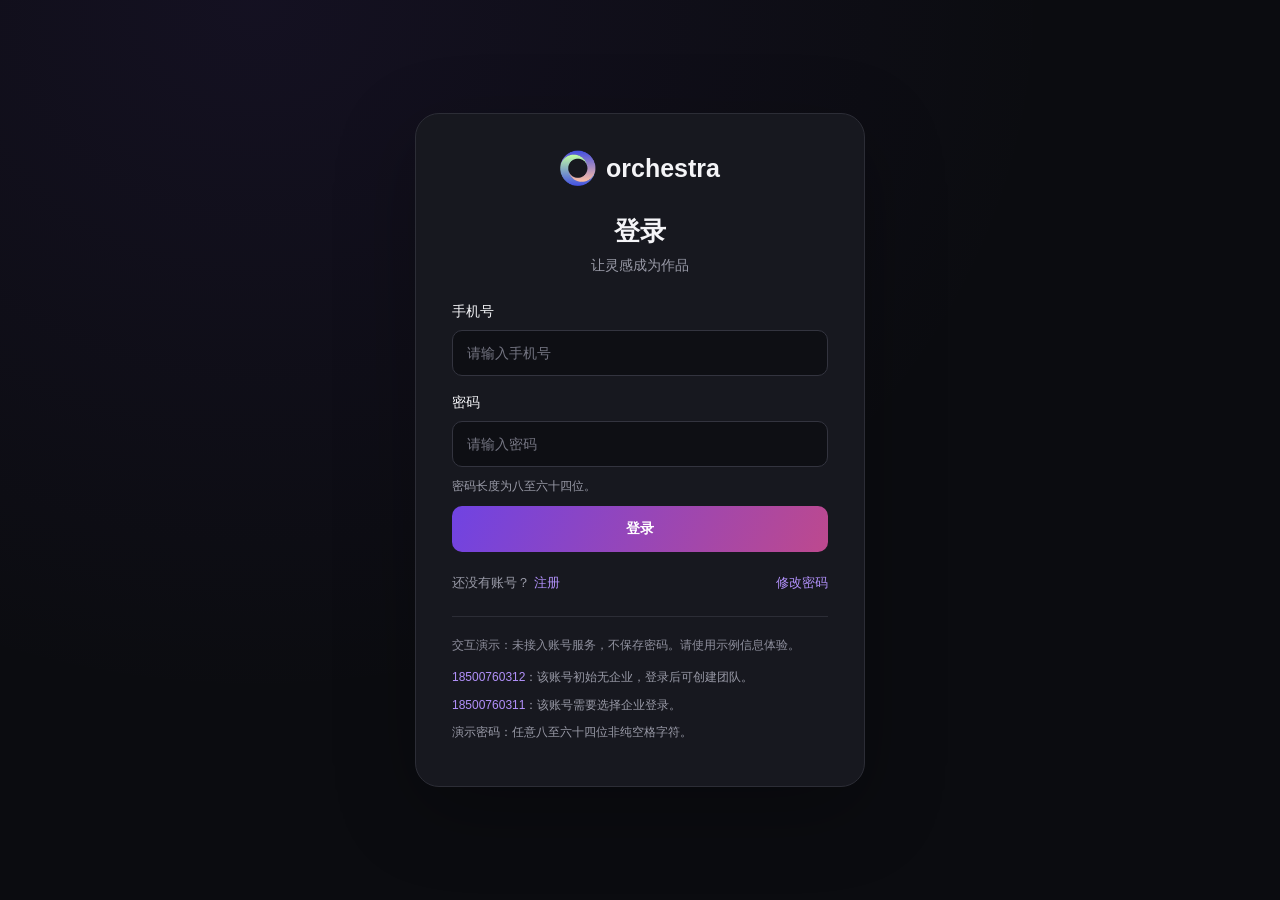
==== login.html @ 7056096c "PRD-1.3" ====
<!doctype html>
<html lang="zh-CN"><head><meta charset="utf-8"><meta name="viewport" content="width=device-width,initial-scale=1"><title>登录 · Orchestra</title><link rel="stylesheet" href="./auth.css?v=20261013-demo-accounts"></head>
<body><main class="auth-card"><a class="brand" href="./login.html"><img src="./assets/orchestra-logo.png" alt="" width="36" height="36"><span>orchestra</span></a><h1>登录</h1><p class="intro">让灵感成为作品</p><form data-mode="login"><label for="account">手机号</label><input id="account" name="account" type="tel" inputmode="numeric" autocomplete="username" placeholder="请输入手机号" required pattern="1[3-9][0-9]{9}" maxlength="11"><label for="password">密码</label><input id="password" name="password" type="password" autocomplete="current-password" placeholder="请输入密码" required minlength="8" maxlength="64"><p class="hint">密码长度为八至六十四位。</p><p class="message" id="message" role="status" aria-live="polite"></p><button class="primary" type="submit">登录</button></form><nav class="auth-links" aria-label="账号操作"><span>还没有账号？ <a href="./register.html">注册</a></span><a href="./reset-password.html">修改密码</a></nav><p class="demo-note">交互演示：未接入账号服务，不保存密码。请使用示例信息体验。</p><div class="demo-accounts"><p><b>18500760312</b>：该账号初始无企业，登录后可创建团队。</p><p><b>18500760311</b>：该账号需要选择企业登录。</p><p>演示密码：任意八至六十四位非纯空格字符。</p></div></main><script src="./auth.js?v=20261014-phone-code"></script></body></html>
---- auth.css ----
:root{color-scheme:dark;font-family:Inter,-apple-system,BlinkMacSystemFont,"Segoe UI","PingFang SC",sans-serif;color:#f4f4f7;background:#0b0c10}*{box-sizing:border-box}body{margin:0;min-height:100vh;display:grid;place-items:center;padding:36px 20px;background:radial-gradient(ellipse at 20% 0%,#7543dc16,transparent 55%),#0b0c10}.auth-card{width:100%;max-width:450px;padding:36px;border:1px solid #2c2d36;border-radius:24px;background:#17181f;box-shadow:0 24px 80px #0004}.brand{display:flex;align-items:center;justify-content:center;gap:10px;color:#f4f4f7;text-decoration:none;font-size:25px;font-weight:700}h1{text-align:center;font-size:26px;margin:28px 0 8px}.intro{text-align:center;color:#999aa7;margin:0 0 28px;font-size:14px}label{display:block;font-size:14px;margin:18px 0 9px}input{width:100%;height:46px;border:1px solid #33343f;border-radius:10px;background:#0e0f14;color:#f4f4f7;padding:0 14px;font:inherit;font-size:14px}input::placeholder{color:#747582}input:focus{outline:2px solid #8559e8;outline-offset:1px}button{font:inherit;cursor:pointer;border-radius:10px;min-height:46px;font-size:14px;font-weight:600}.primary{width:100%;border:0;color:white;background:linear-gradient(115deg,#7043e2,#bd498e)}button:hover{filter:brightness(1.12)}button:disabled{cursor:default;opacity:.6}.secondary{flex-shrink:0;padding:0 14px;background:#8559e818;border:1px solid #8559e866;color:#ac8cf7}.code-row{display:flex;gap:10px}.code-row input{min-width:0}.hint{font-size:12px;color:#999aa7;line-height:1.6;margin:10px 0}.hint:empty,.message:empty{display:none}.message{font-size:13px;line-height:1.7;color:#ef9ba9;margin:16px 0}.message.success{color:#75d7b1}.auth-links{display:flex;justify-content:space-between;gap:16px;font-size:13px;margin-top:22px;color:#999aa7}a{color:#b291fb;text-decoration:none}a:hover{text-decoration:underline}a:focus-visible,button:focus-visible{outline:2px solid #ac8cf7;outline-offset:4px}.demo-note{font-size:12px;line-height:1.8;color:#8f909e;border-top:1px solid #2c2d36;padding-top:18px;margin:24px 0 0}@media(max-width:480px){body{padding:20px 14px}.auth-card{padding:28px 22px;border-radius:18px}}

[hidden]{display:none!important}.organization-selection fieldset{margin:0 0 24px;padding:0;border:0}.organization-selection legend{font-size:13px;color:#999aa7;margin-bottom:12px}.organization-option{display:flex;align-items:center;gap:14px;padding:18px 16px;margin:0 0 12px;border:1px solid #33343f;border-radius:12px;background:#0e0f14;cursor:pointer}.organization-option:hover{border-color:#8561cc}.organization-option:has(input:checked){border-color:#a680f5;background:#8559e818}.organization-option input{width:18px;height:18px;flex:0 0 18px;margin:0;accent-color:#9568ee}.organization-option b,.organization-option small{display:block}.organization-option b{font-size:15px;font-weight:600}.organization-option small{margin-top:7px;color:#999aa7;font-size:12px}.organization-back{display:block;text-align:center;font-size:13px;margin-top:20px}

/* Radio selection uses its circular indicator; keyboard focus highlights the row. */
.organization-option input:focus { outline: none; }
.organization-option:has(input:focus-visible) { outline: 2px solid #ac8cf7; outline-offset: 3px; }

.demo-accounts{color:#999aa7;font-size:12px;line-height:1.8;margin-top:10px}.demo-accounts p{margin:6px 0}.demo-accounts b{color:#b291fb;font-weight:500}
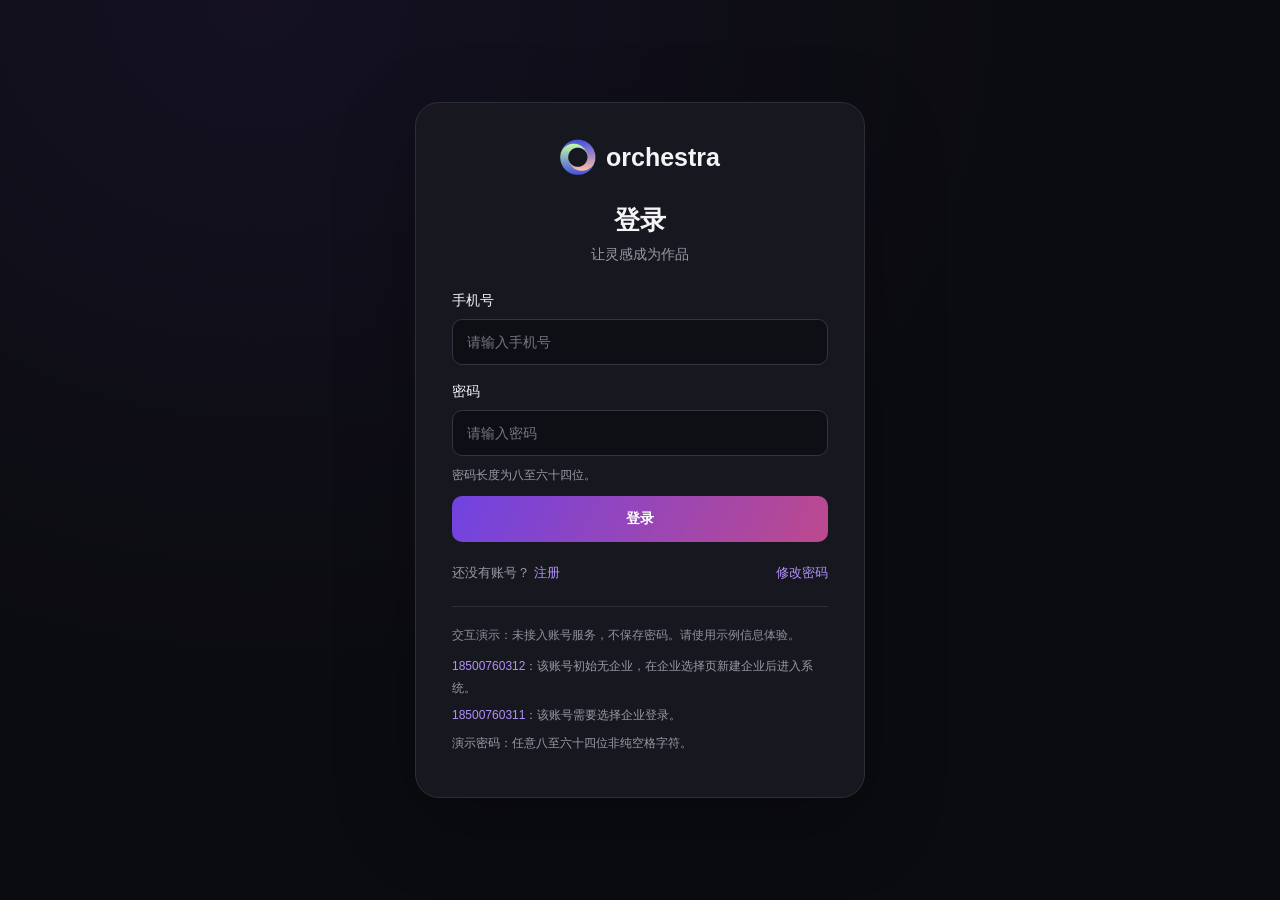
==== commit 96c36bb1: "修改页面逻辑 登录、待办标识 打回" ====
--- a/login.html
+++ b/login.html
@@ -1,3 +1,3 @@
 <!doctype html>
-<html lang="zh-CN"><head><meta charset="utf-8"><meta name="viewport" content="width=device-width,initial-scale=1"><title>登录 · Orchestra</title><link rel="stylesheet" href="./auth.css?v=20261013-demo-accounts"></head>
-<body><main class="auth-card"><a class="brand" href="./login.html"><img src="./assets/orchestra-logo.png" alt="" width="36" height="36"><span>orchestra</span></a><h1>登录</h1><p class="intro">让灵感成为作品</p><form data-mode="login"><label for="account">手机号</label><input id="account" name="account" type="tel" inputmode="numeric" autocomplete="username" placeholder="请输入手机号" required pattern="1[3-9][0-9]{9}" maxlength="11"><label for="password">密码</label><input id="password" name="password" type="password" autocomplete="current-password" placeholder="请输入密码" required minlength="8" maxlength="64"><p class="hint">密码长度为八至六十四位。</p><p class="message" id="message" role="status" aria-live="polite"></p><button class="primary" type="submit">登录</button></form><nav class="auth-links" aria-label="账号操作"><span>还没有账号？ <a href="./register.html">注册</a></span><a href="./reset-password.html">修改密码</a></nav><p class="demo-note">交互演示：未接入账号服务，不保存密码。请使用示例信息体验。</p><div class="demo-accounts"><p><b>18500760312</b>：该账号初始无企业，登录后可创建团队。</p><p><b>18500760311</b>：该账号需要选择企业登录。</p><p>演示密码：任意八至六十四位非纯空格字符。</p></div></main><script src="./auth.js?v=20261014-phone-code"></script></body></html>+<html lang="zh-CN"><head><meta charset="utf-8"><meta name="viewport" content="width=device-width,initial-scale=1"><title>登录 · Orchestra</title><link rel="stylesheet" href="./auth.css?v=20261014-enterprise-onboarding"></head>
+<body><main class="auth-card"><a class="brand" href="./login.html"><img src="./assets/orchestra-logo.png" alt="" width="36" height="36"><span>orchestra</span></a><h1>登录</h1><p class="intro">让灵感成为作品</p><form data-mode="login"><label for="account">手机号</label><input id="account" name="account" type="tel" inputmode="numeric" autocomplete="username" placeholder="请输入手机号" required pattern="1[3-9][0-9]{9}" maxlength="11"><label for="password">密码</label><input id="password" name="password" type="password" autocomplete="current-password" placeholder="请输入密码" required minlength="8" maxlength="64"><p class="hint">密码长度为八至六十四位。</p><p class="message" id="message" role="status" aria-live="polite"></p><button class="primary" type="submit">登录</button></form><nav class="auth-links" aria-label="账号操作"><span>还没有账号？ <a href="./register.html">注册</a></span><a href="./reset-password.html">修改密码</a></nav><p class="demo-note">交互演示：未接入账号服务，不保存密码。请使用示例信息体验。</p><div class="demo-accounts"><p><b>18500760312</b>：该账号初始无企业，在企业选择页新建企业后进入系统。</p><p><b>18500760311</b>：该账号需要选择企业登录。</p><p>演示密码：任意八至六十四位非纯空格字符。</p></div></main><script src="./auth.js?v=20261014-enterprise-onboarding"></script></body></html>
--- a/auth.css
+++ b/auth.css
@@ -7,3 +7,15 @@
 .organization-option:has(input:focus-visible) { outline: 2px solid #ac8cf7; outline-offset: 3px; }
 
 .demo-accounts{color:#999aa7;font-size:12px;line-height:1.8;margin-top:10px}.demo-accounts p{margin:6px 0}.demo-accounts b{color:#b291fb;font-weight:500}
+
+.organization-create{width:100%;margin-top:12px}.organization-selection .primary[hidden]+.organization-create{margin-top:0}
+.organization-empty{padding:28px 18px;text-align:center;border:1px dashed #3c344e;border-radius:14px;background:#0e0f14}
+.organization-empty-icon{display:grid;place-items:center;width:48px;height:48px;margin:0 auto 16px;border-radius:14px;background:#8559e81f;color:#b291fb;font-size:30px}
+.organization-empty b{display:block;font-size:16px}.organization-empty p{margin:10px 0 0;color:#999aa7;font-size:13px;line-height:1.8}
+.organization-create-dialog{width:min(440px,calc(100vw - 32px));max-height:calc(100dvh - 40px);padding:28px;border:1px solid #33343f;border-radius:20px;background:#17181f;color:#f4f4f7;box-shadow:0 24px 80px #0008}
+.organization-create-dialog::backdrop{background:#0009;backdrop-filter:blur(4px)}
+.organization-create-dialog header{display:flex;align-items:center;justify-content:space-between;gap:16px}.organization-create-dialog h2{margin:0;font-size:21px}
+.organization-dialog-close{width:32px;min-height:32px;padding:0;border:1px solid #33343f;border-radius:9px;background:#22232c;color:#999aa7;font-size:23px}
+.organization-create-intro{margin:14px 0 22px;color:#999aa7;font-size:13px;line-height:1.7}.required-mark{color:#ef9ba9}
+.organization-create-dialog input[aria-invalid="true"]{border-color:#ef9ba9}
+.organization-create-dialog footer{display:flex;justify-content:flex-end;gap:12px;margin-top:24px}.organization-create-dialog footer .primary{width:auto;padding:0 20px}
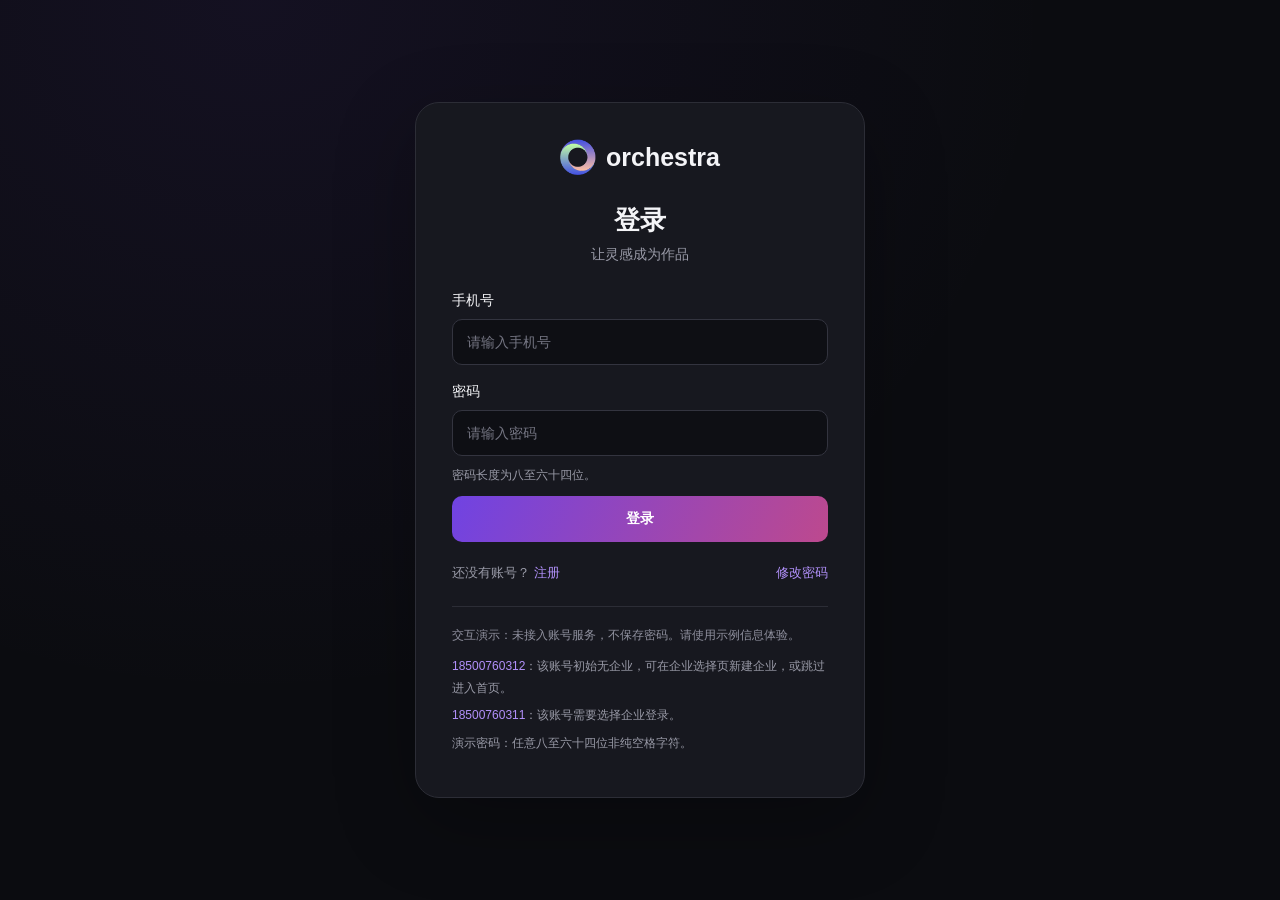
==== commit ac560832: "修改页面示例" ====
--- a/login.html
+++ b/login.html
@@ -1,3 +1,3 @@
 <!doctype html>
-<html lang="zh-CN"><head><meta charset="utf-8"><meta name="viewport" content="width=device-width,initial-scale=1"><title>登录 · Orchestra</title><link rel="stylesheet" href="./auth.css?v=20261014-enterprise-onboarding"></head>
-<body><main class="auth-card"><a class="brand" href="./login.html"><img src="./assets/orchestra-logo.png" alt="" width="36" height="36"><span>orchestra</span></a><h1>登录</h1><p class="intro">让灵感成为作品</p><form data-mode="login"><label for="account">手机号</label><input id="account" name="account" type="tel" inputmode="numeric" autocomplete="username" placeholder="请输入手机号" required pattern="1[3-9][0-9]{9}" maxlength="11"><label for="password">密码</label><input id="password" name="password" type="password" autocomplete="current-password" placeholder="请输入密码" required minlength="8" maxlength="64"><p class="hint">密码长度为八至六十四位。</p><p class="message" id="message" role="status" aria-live="polite"></p><button class="primary" type="submit">登录</button></form><nav class="auth-links" aria-label="账号操作"><span>还没有账号？ <a href="./register.html">注册</a></span><a href="./reset-password.html">修改密码</a></nav><p class="demo-note">交互演示：未接入账号服务，不保存密码。请使用示例信息体验。</p><div class="demo-accounts"><p><b>18500760312</b>：该账号初始无企业，在企业选择页新建企业后进入系统。</p><p><b>18500760311</b>：该账号需要选择企业登录。</p><p>演示密码：任意八至六十四位非纯空格字符。</p></div></main><script src="./auth.js?v=20261014-enterprise-onboarding"></script></body></html>+<html lang="zh-CN"><head><meta charset="utf-8"><meta name="viewport" content="width=device-width,initial-scale=1"><title>登录 · Orchestra</title><link rel="stylesheet" href="./auth.css?v=20261021-skip-organization"></head>
+<body><main class="auth-card"><a class="brand" href="./login.html"><img src="./assets/orchestra-logo.png" alt="" width="36" height="36"><span>orchestra</span></a><h1>登录</h1><p class="intro">让灵感成为作品</p><form data-mode="login"><label for="account">手机号</label><input id="account" name="account" type="tel" inputmode="numeric" autocomplete="username" placeholder="请输入手机号" required pattern="1[3-9][0-9]{9}" maxlength="11"><label for="password">密码</label><input id="password" name="password" type="password" autocomplete="current-password" placeholder="请输入密码" required minlength="8" maxlength="64"><p class="hint">密码长度为八至六十四位。</p><p class="message" id="message" role="status" aria-live="polite"></p><button class="primary" type="submit">登录</button></form><nav class="auth-links" aria-label="账号操作"><span>还没有账号？ <a href="./register.html">注册</a></span><a href="./reset-password.html">修改密码</a></nav><p class="demo-note">交互演示：未接入账号服务，不保存密码。请使用示例信息体验。</p><div class="demo-accounts"><p><b>18500760312</b>：该账号初始无企业，可在企业选择页新建企业，或跳过进入首页。</p><p><b>18500760311</b>：该账号需要选择企业登录。</p><p>演示密码：任意八至六十四位非纯空格字符。</p></div></main><script src="./auth.js?v=20261021-skip-organization"></script></body></html>
--- a/auth.css
+++ b/auth.css
@@ -9,6 +9,7 @@
 .demo-accounts{color:#999aa7;font-size:12px;line-height:1.8;margin-top:10px}.demo-accounts p{margin:6px 0}.demo-accounts b{color:#b291fb;font-weight:500}
 
 .organization-create{width:100%;margin-top:12px}.organization-selection .primary[hidden]+.organization-create{margin-top:0}
+.organization-skip{width:100%;margin-top:12px}
 .organization-empty{padding:28px 18px;text-align:center;border:1px dashed #3c344e;border-radius:14px;background:#0e0f14}
 .organization-empty-icon{display:grid;place-items:center;width:48px;height:48px;margin:0 auto 16px;border-radius:14px;background:#8559e81f;color:#b291fb;font-size:30px}
 .organization-empty b{display:block;font-size:16px}.organization-empty p{margin:10px 0 0;color:#999aa7;font-size:13px;line-height:1.8}
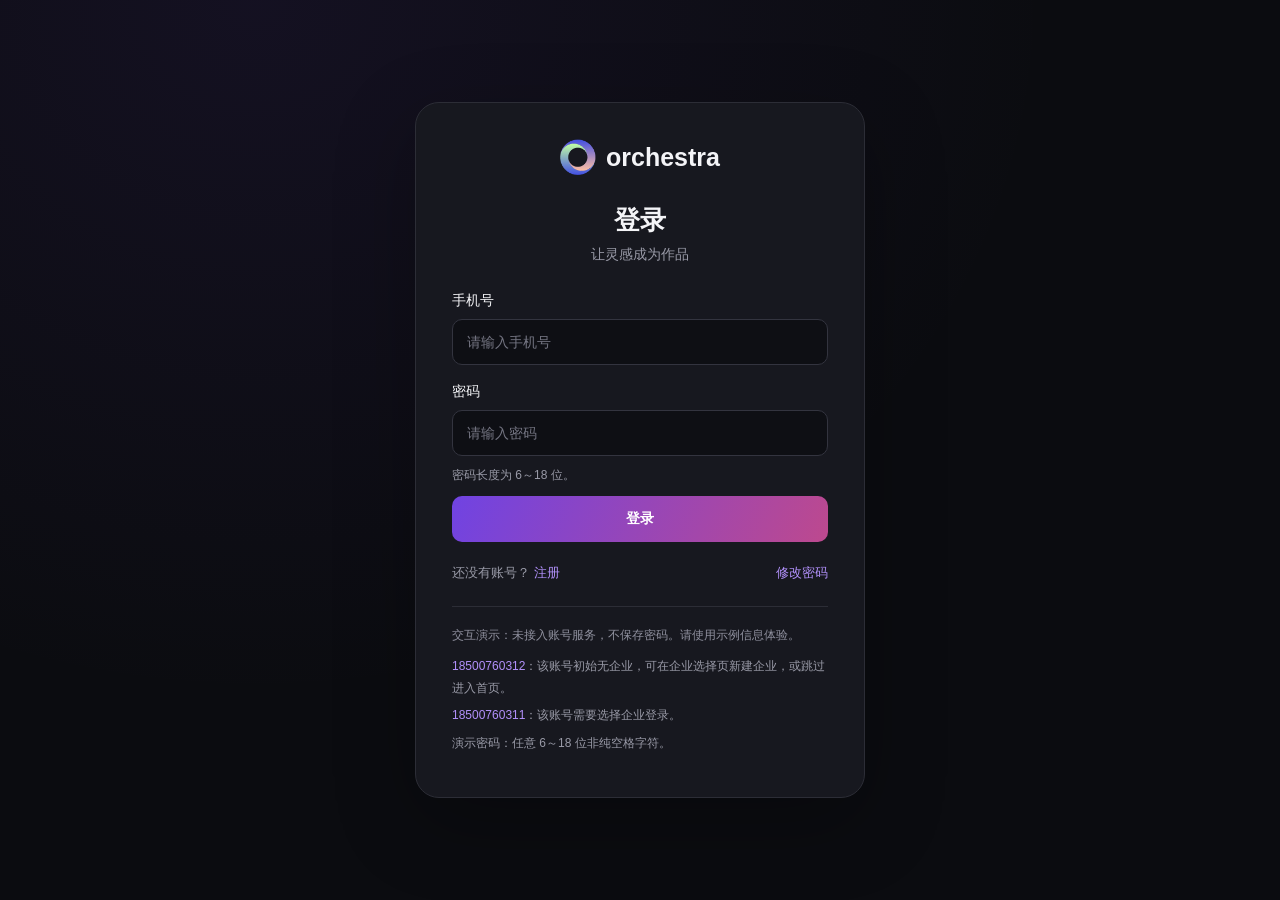
==== commit 34ebbf39: "原型新增 更改验证码" ====
--- a/login.html
+++ b/login.html
@@ -1,3 +1,3 @@
 <!doctype html>
 <html lang="zh-CN"><head><meta charset="utf-8"><meta name="viewport" content="width=device-width,initial-scale=1"><title>登录 · Orchestra</title><link rel="stylesheet" href="./auth.css?v=20261021-skip-organization"></head>
-<body><main class="auth-card"><a class="brand" href="./login.html"><img src="./assets/orchestra-logo.png" alt="" width="36" height="36"><span>orchestra</span></a><h1>登录</h1><p class="intro">让灵感成为作品</p><form data-mode="login"><label for="account">手机号</label><input id="account" name="account" type="tel" inputmode="numeric" autocomplete="username" placeholder="请输入手机号" required pattern="1[3-9][0-9]{9}" maxlength="11"><label for="password">密码</label><input id="password" name="password" type="password" autocomplete="current-password" placeholder="请输入密码" required minlength="8" maxlength="64"><p class="hint">密码长度为八至六十四位。</p><p class="message" id="message" role="status" aria-live="polite"></p><button class="primary" type="submit">登录</button></form><nav class="auth-links" aria-label="账号操作"><span>还没有账号？ <a href="./register.html">注册</a></span><a href="./reset-password.html">修改密码</a></nav><p class="demo-note">交互演示：未接入账号服务，不保存密码。请使用示例信息体验。</p><div class="demo-accounts"><p><b>18500760312</b>：该账号初始无企业，可在企业选择页新建企业，或跳过进入首页。</p><p><b>18500760311</b>：该账号需要选择企业登录。</p><p>演示密码：任意八至六十四位非纯空格字符。</p></div></main><script src="./auth.js?v=20261021-skip-organization"></script></body></html>+<body><main class="auth-card"><a class="brand" href="./login.html"><img src="./assets/orchestra-logo.png" alt="" width="36" height="36"><span>orchestra</span></a><h1>登录</h1><p class="intro">让灵感成为作品</p><form data-mode="login"><label for="account">手机号</label><input id="account" name="account" type="tel" inputmode="numeric" autocomplete="username" placeholder="请输入手机号" required pattern="1[3-9][0-9]{9}" maxlength="11"><label for="password">密码</label><input id="password" name="password" type="password" autocomplete="current-password" placeholder="请输入密码" required minlength="6" maxlength="18"><p class="hint">密码长度为 6～18 位。</p><p class="message" id="message" role="status" aria-live="polite"></p><button class="primary" type="submit">登录</button></form><nav class="auth-links" aria-label="账号操作"><span>还没有账号？ <a href="./register.html">注册</a></span><a href="./reset-password.html">修改密码</a></nav><p class="demo-note">交互演示：未接入账号服务，不保存密码。请使用示例信息体验。</p><div class="demo-accounts"><p><b>18500760312</b>：该账号初始无企业，可在企业选择页新建企业，或跳过进入首页。</p><p><b>18500760311</b>：该账号需要选择企业登录。</p><p>演示密码：任意 6～18 位非纯空格字符。</p></div></main><script src="./account-phone.js?v=20261026-unbound-phone"></script><script src="./auth.js?v=20261026-password-length"></script></body></html>
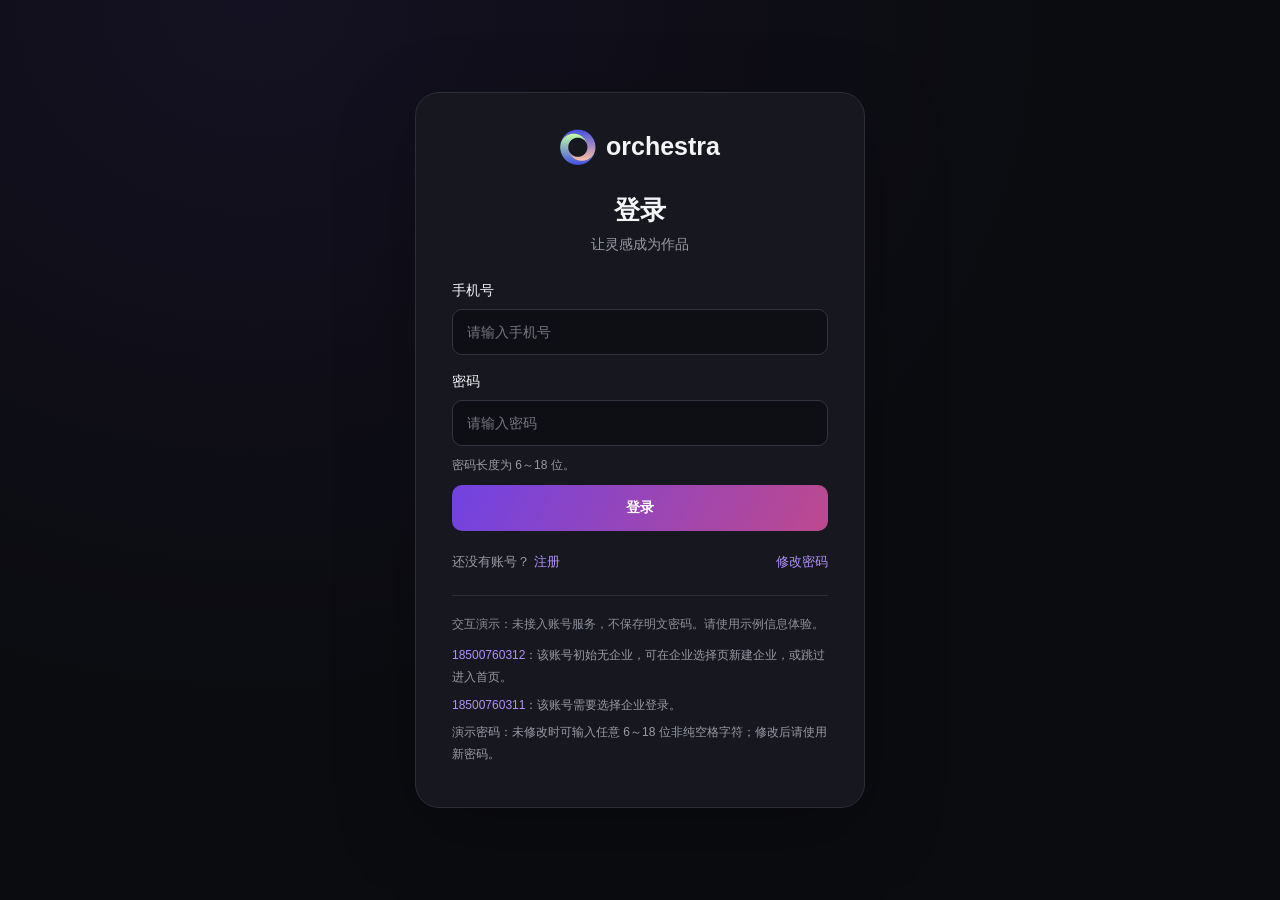
==== commit 1487b07d: "增加成品库" ====
--- a/login.html
+++ b/login.html
@@ -1,3 +1,3 @@
 <!doctype html>
 <html lang="zh-CN"><head><meta charset="utf-8"><meta name="viewport" content="width=device-width,initial-scale=1"><title>登录 · Orchestra</title><link rel="stylesheet" href="./auth.css?v=20261021-skip-organization"></head>
-<body><main class="auth-card"><a class="brand" href="./login.html"><img src="./assets/orchestra-logo.png" alt="" width="36" height="36"><span>orchestra</span></a><h1>登录</h1><p class="intro">让灵感成为作品</p><form data-mode="login"><label for="account">手机号</label><input id="account" name="account" type="tel" inputmode="numeric" autocomplete="username" placeholder="请输入手机号" required pattern="1[3-9][0-9]{9}" maxlength="11"><label for="password">密码</label><input id="password" name="password" type="password" autocomplete="current-password" placeholder="请输入密码" required minlength="6" maxlength="18"><p class="hint">密码长度为 6～18 位。</p><p class="message" id="message" role="status" aria-live="polite"></p><button class="primary" type="submit">登录</button></form><nav class="auth-links" aria-label="账号操作"><span>还没有账号？ <a href="./register.html">注册</a></span><a href="./reset-password.html">修改密码</a></nav><p class="demo-note">交互演示：未接入账号服务，不保存密码。请使用示例信息体验。</p><div class="demo-accounts"><p><b>18500760312</b>：该账号初始无企业，可在企业选择页新建企业，或跳过进入首页。</p><p><b>18500760311</b>：该账号需要选择企业登录。</p><p>演示密码：任意 6～18 位非纯空格字符。</p></div></main><script src="./account-phone.js?v=20261026-unbound-phone"></script><script src="./auth.js?v=20261026-password-length"></script></body></html>+<body><main class="auth-card"><a class="brand" href="./login.html"><img src="./assets/orchestra-logo.png" alt="" width="36" height="36"><span>orchestra</span></a><h1>登录</h1><p class="intro">让灵感成为作品</p><form data-mode="login"><label for="account">手机号</label><input id="account" name="account" type="tel" inputmode="numeric" autocomplete="username" placeholder="请输入手机号" required pattern="1[3-9][0-9]{9}" maxlength="11"><label for="password">密码</label><input id="password" name="password" type="password" autocomplete="current-password" placeholder="请输入密码" required minlength="6" maxlength="18"><p class="hint">密码长度为 6～18 位。</p><p class="message" id="message" role="status" aria-live="polite"></p><button class="primary" type="submit">登录</button></form><nav class="auth-links" aria-label="账号操作"><span>还没有账号？ <a href="./register.html">注册</a></span><a href="./reset-password.html">修改密码</a></nav><p class="demo-note">交互演示：未接入账号服务，不保存明文密码。请使用示例信息体验。</p><div class="demo-accounts"><p><b>18500760312</b>：该账号初始无企业，可在企业选择页新建企业，或跳过进入首页。</p><p><b>18500760311</b>：该账号需要选择企业登录。</p><p>演示密码：未修改时可输入任意 6～18 位非纯空格字符；修改后请使用新密码。</p></div></main><script src="./account-phone.js?v=20261026-account-security"></script><script src="./auth.js?v=20261026-account-security"></script></body></html>
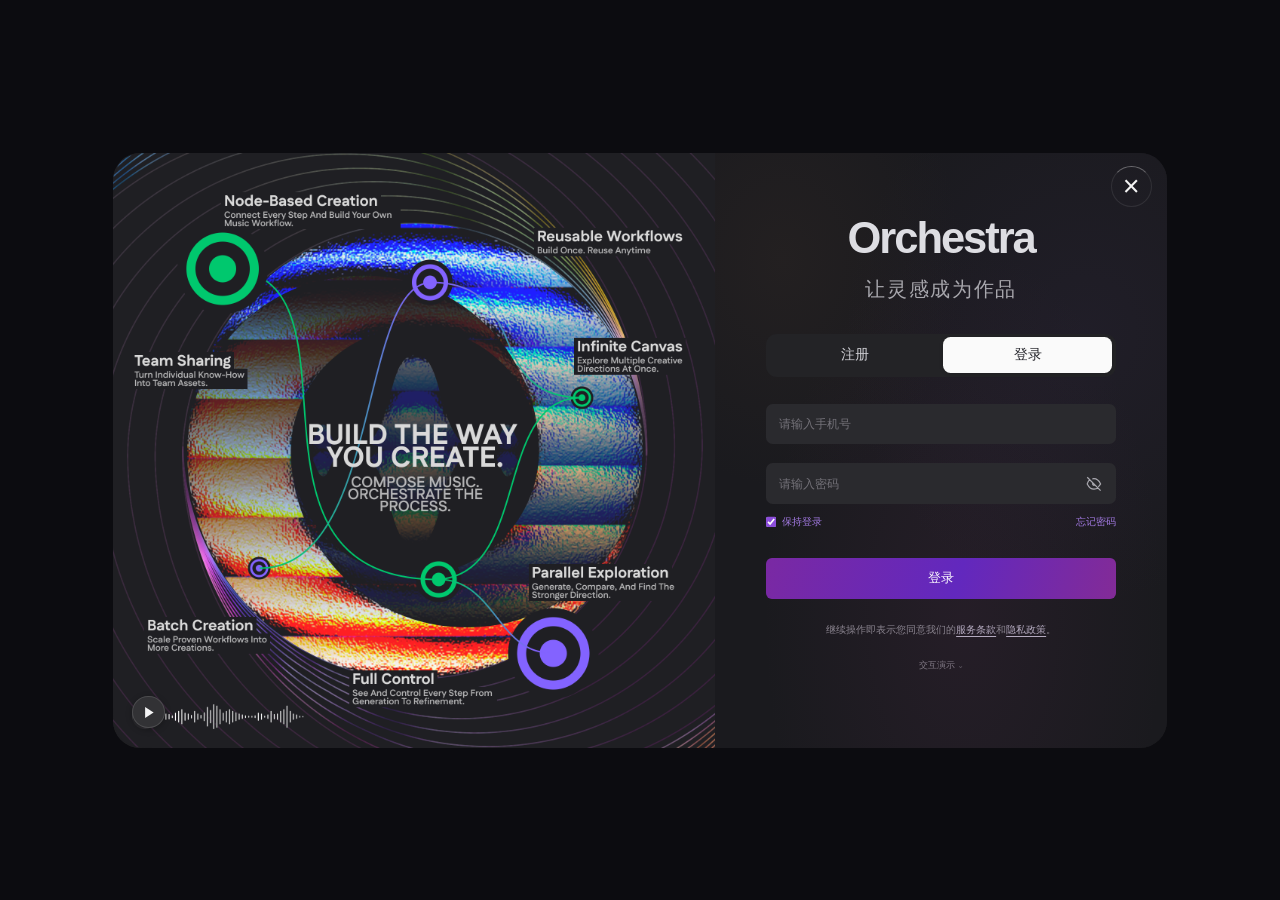
==== commit 31a47eb5: "1.4 需求原型" ====
--- a/login.html
+++ b/login.html
@@ -1,3 +1,9 @@
 <!doctype html>
-<html lang="zh-CN"><head><meta charset="utf-8"><meta name="viewport" content="width=device-width,initial-scale=1"><title>登录 · Orchestra</title><link rel="stylesheet" href="./auth.css?v=20261021-skip-organization"></head>
-<body><main class="auth-card"><a class="brand" href="./login.html"><img src="./assets/orchestra-logo.png" alt="" width="36" height="36"><span>orchestra</span></a><h1>登录</h1><p class="intro">让灵感成为作品</p><form data-mode="login"><label for="account">手机号</label><input id="account" name="account" type="tel" inputmode="numeric" autocomplete="username" placeholder="请输入手机号" required pattern="1[3-9][0-9]{9}" maxlength="11"><label for="password">密码</label><input id="password" name="password" type="password" autocomplete="current-password" placeholder="请输入密码" required minlength="6" maxlength="18"><p class="hint">密码长度为 6～18 位。</p><p class="message" id="message" role="status" aria-live="polite"></p><button class="primary" type="submit">登录</button></form><nav class="auth-links" aria-label="账号操作"><span>还没有账号？ <a href="./register.html">注册</a></span><a href="./reset-password.html">修改密码</a></nav><p class="demo-note">交互演示：未接入账号服务，不保存明文密码。请使用示例信息体验。</p><div class="demo-accounts"><p><b>18500760312</b>：该账号初始无企业，可在企业选择页新建企业，或跳过进入首页。</p><p><b>18500760311</b>：该账号需要选择企业登录。</p><p>演示密码：未修改时可输入任意 6～18 位非纯空格字符；修改后请使用新密码。</p></div></main><script src="./account-phone.js?v=20261026-account-security"></script><script src="./auth.js?v=20261026-account-security"></script></body></html>+<html lang="zh-CN"><head><meta charset="utf-8"><meta name="viewport" content="width=device-width,initial-scale=1"><meta name="theme-color" content="#1b1b1f"><title>登录 · Orchestra</title><link rel="stylesheet" href="./auth.css?v=20261029-window-85"><link rel="stylesheet" href="./account-dialogs.css?v=20261029-window-85"></head>
+<body class="auth-page auth-page-login"><main class="auth-shell">
+<aside class="auth-artwork" aria-label="Orchestra 音乐工作流品牌视觉">
+<svg class="auth-art-image" viewBox="0 0 1600 1578" preserveAspectRatio="xMidYMid slice" aria-hidden="true"><image href="./assets/auth-brand-reference.png" width="2800" height="1578"/></svg>
+<button type="button" class="auth-art-audio" data-auth-audio aria-label="播放品牌演示音乐" aria-pressed="false"><svg viewBox="0 0 20 20" aria-hidden="true"><path fill="currentColor" d="M6 3.5 16 10 6 16.5Z"/></svg></button><audio id="authBrandAudio" preload="none" loop src="./assets/reference-song-demo.wav"></audio><span class="sr-only" data-auth-audio-message role="status"></span>
+</aside>
+<section class="auth-panel" aria-label="登录"><a class="auth-close" href="./index.html" aria-label="关闭账号页面">×</a><div class="auth-card"><header class="auth-branding"><a class="auth-wordmark" href="./login.html" aria-label="Orchestra">Orchestra</a><p class="intro">让灵感成为作品</p></header><h1 class="sr-only">登录</h1><nav class="auth-tabs" aria-label="账号入口"><a href="./register.html">注册</a><a href="./login.html" class="active" aria-current="page">登录</a></nav><form data-mode="login" novalidate><label class="sr-only" for="account">手机号</label><input id="account" name="account" type="tel" inputmode="numeric" autocomplete="username" placeholder="请输入手机号" required pattern="1[3-9][0-9]{9}" maxlength="11"><label class="sr-only" for="password">密码</label><div class="auth-password"><input id="password" name="password" type="password" autocomplete="current-password" placeholder="请输入密码" required minlength="6" maxlength="18"><button type="button" class="password-visibility" data-password-toggle="password" aria-label="显示密码" aria-pressed="false"><svg viewBox="0 0 24 24" fill="none" stroke="currentColor" stroke-width="1.6" aria-hidden="true"><path d="M3 3l18 18M10.6 10.6a2 2 0 0 0 2.8 2.8M9.9 5.2A11.4 11.4 0 0 1 12 5c5.5 0 9 7 9 7a18 18 0 0 1-3.1 3.9M6.2 6.2C4.1 8.1 3 12 3 12s3.5 7 9 7a10 10 0 0 0 5.8-1.8"/></svg></button></div><div class="auth-links auth-login-options"><label class="auth-remember"><input type="checkbox" id="rememberLogin" name="rememberLogin" checked>保持登录</label><a href="./reset-password.html">忘记密码</a></div><p class="message" id="message" role="status" aria-live="polite"></p><button class="primary" type="submit">登录</button></form><p class="auth-legal">继续操作即表示您同意我们的<a href="./legal/Orchestra用户协议草案.docx" download>服务条款</a>和<a href="./legal/Orchestra隐私政策草案.docx" download>隐私政策</a>。</p><details class="auth-demo"><summary>交互演示</summary><div class="demo-accounts"><p>本页为本地原型，验证码为 123456，不发送真实短信。</p><p><b>18500760312</b>：初始无团队，可新建团队或跳过进入首页。</p><p><b>18500760311</b>：需要选择团队登录。</p><p>未修改密码时，可输入任意 6～18 位非纯空格字符；修改后请使用新密码。</p></div></details></div></section>
+</main><script src="./account-phone.js?v=20261026-account-security"></script><script src="./account-ui.js?v=20261028-auth-design"></script><script src="./auth.js?v=20261028-auth-design"></script></body></html>
--- a/auth.css
+++ b/auth.css
@@ -1,22 +1,13 @@
-:root{color-scheme:dark;font-family:Inter,-apple-system,BlinkMacSystemFont,"Segoe UI","PingFang SC",sans-serif;color:#f4f4f7;background:#0b0c10}*{box-sizing:border-box}body{margin:0;min-height:100vh;display:grid;place-items:center;padding:36px 20px;background:radial-gradient(ellipse at 20% 0%,#7543dc16,transparent 55%),#0b0c10}.auth-card{width:100%;max-width:450px;padding:36px;border:1px solid #2c2d36;border-radius:24px;background:#17181f;box-shadow:0 24px 80px #0004}.brand{display:flex;align-items:center;justify-content:center;gap:10px;color:#f4f4f7;text-decoration:none;font-size:25px;font-weight:700}h1{text-align:center;font-size:26px;margin:28px 0 8px}.intro{text-align:center;color:#999aa7;margin:0 0 28px;font-size:14px}label{display:block;font-size:14px;margin:18px 0 9px}input{width:100%;height:46px;border:1px solid #33343f;border-radius:10px;background:#0e0f14;color:#f4f4f7;padding:0 14px;font:inherit;font-size:14px}input::placeholder{color:#747582}input:focus{outline:2px solid #8559e8;outline-offset:1px}button{font:inherit;cursor:pointer;border-radius:10px;min-height:46px;font-size:14px;font-weight:600}.primary{width:100%;border:0;color:white;background:linear-gradient(115deg,#7043e2,#bd498e)}button:hover{filter:brightness(1.12)}button:disabled{cursor:default;opacity:.6}.secondary{flex-shrink:0;padding:0 14px;background:#8559e818;border:1px solid #8559e866;color:#ac8cf7}.code-row{display:flex;gap:10px}.code-row input{min-width:0}.hint{font-size:12px;color:#999aa7;line-height:1.6;margin:10px 0}.hint:empty,.message:empty{display:none}.message{font-size:13px;line-height:1.7;color:#ef9ba9;margin:16px 0}.message.success{color:#75d7b1}.auth-links{display:flex;justify-content:space-between;gap:16px;font-size:13px;margin-top:22px;color:#999aa7}a{color:#b291fb;text-decoration:none}a:hover{text-decoration:underline}a:focus-visible,button:focus-visible{outline:2px solid #ac8cf7;outline-offset:4px}.demo-note{font-size:12px;line-height:1.8;color:#8f909e;border-top:1px solid #2c2d36;padding-top:18px;margin:24px 0 0}@media(max-width:480px){body{padding:20px 14px}.auth-card{padding:28px 22px;border-radius:18px}}
+:root{color-scheme:dark;font-family:Inter,-apple-system,BlinkMacSystemFont,"Segoe UI","PingFang SC",sans-serif;color:#e7e7eb;background:#0c0c10;font-synthesis:none}*{box-sizing:border-box}body{margin:0;min-height:100dvh;display:grid;place-items:center;padding:20px;background:#0c0c10}button,input,select{font:inherit}button,a{-webkit-tap-highlight-color:transparent}button{cursor:pointer}button:disabled{cursor:default;opacity:.45}[hidden]{display:none!important}.sr-only{position:absolute!important;width:1px!important;height:1px!important;padding:0!important;margin:-1px!important;overflow:hidden!important;clip:rect(0,0,0,0)!important;white-space:nowrap!important;border:0!important}.auth-shell{position:relative;display:grid;grid-template-columns:4fr 3fr;width:min(1600px,100%);aspect-ratio:2800/1578;min-height:700px;border-radius:32px;overflow:hidden;background:#1a1a1e}.auth-artwork{position:relative;min-width:0;background:#202023;overflow:hidden}.auth-art-image{position:absolute;inset:0;width:100%;height:100%;display:block}.auth-art-audio{position:absolute;left:3.2%;bottom:3.2%;display:grid;place-items:center;width:clamp(30px,3vw,44px);height:clamp(30px,3vw,44px);border:1px solid #ffffff20;border-radius:50%;background:#323235;color:#f5f5f6;box-shadow:0 2px 8px #0004}.auth-art-audio svg{width:20px;height:20px}.auth-panel{position:relative;min-width:0;padding:clamp(50px,5.5vw,88px) clamp(32px,4.7vw,76px) 32px;background:radial-gradient(ellipse at 15% 18%,#4b392d30,transparent 33%),radial-gradient(ellipse at 82% 30%,#41315c29,transparent 46%),radial-gradient(ellipse at 55% 78%,#5c2e552b,transparent 57%),#1a1a1e}.auth-close{position:absolute;top:16px;right:18px;width:48px;height:48px;display:grid;place-items:center;border-radius:50%;border:1px solid #ffffff16;border-top-color:#ffffff55;background:#ffffff02;color:#f4f4f4;text-decoration:none;font-size:34px;font-weight:200;line-height:1}.auth-close:hover{background:#ffffff09}.auth-card{max-width:440px;margin:auto}.auth-branding{text-align:center}.auth-wordmark{color:#dddde2;font-family:"Arial Rounded MT Bold",Arial,sans-serif;font-size:clamp(38px,4vw,64px);font-weight:650;letter-spacing:-2.4px;line-height:1.2;text-decoration:none}.intro{font-size:clamp(17px,1.8vw,25px);font-weight:300;letter-spacing:2px;color:#a8a7ad;text-align:center;margin:14px 0 36px}.auth-tabs{display:grid;grid-template-columns:1fr 1fr;gap:4px;padding:4px;margin:0 0 32px;border-radius:13px;background:#232326}.auth-tabs a{display:grid;place-items:center;min-height:42px;border-radius:9px;color:#d1d1d6;font-size:16px;font-weight:600;text-decoration:none}.auth-tabs a.active{background:#fafafa;color:#25252b;box-shadow:0 1px 5px #0002}.auth-card form>input,.auth-password,.code-row{margin:0 0 22px}.auth-card input:not([type=checkbox]):not([type=radio]){display:block;width:100%;height:48px;min-width:0;border:1px solid transparent;border-radius:8px;background:#2a2a2e;color:#ededf1;padding:0 14px;font-size:14px;outline:none}.auth-card input::placeholder{color:#737178}.auth-card input:not([type=checkbox]):focus{border-color:#9461d8;box-shadow:0 0 0 2px #8f54d61c}.auth-password{position:relative}.auth-password input{padding-right:48px!important}.password-visibility{display:grid;place-items:center;position:absolute;right:6px;top:4px;width:40px;height:40px;padding:10px;border:0;border-radius:6px;background:transparent;color:#aaa9b0}.password-visibility svg{display:block;width:21px;height:21px}.password-visibility:hover{color:#e2d7f7}.code-row{display:flex;gap:10px}.code-row input{flex:1;min-width:0}.code-row button{flex-shrink:0;min-width:106px;border:0;border-radius:8px;background:#29282d;color:#b0a6bf;padding:0 14px;font-size:13px}.code-row button:disabled{color:#77747c}.hint{color:#88838f;font-size:12px;line-height:1.6;margin:-12px 0 20px}.hint:empty,.message:empty{display:none}.password-rule{margin-top:-12px}.auth-separator{display:flex;align-items:center;gap:18px;margin:25px 0 22px;font-size:13px;color:#827b88;font-weight:600}.auth-separator:before,.auth-separator:after{content:'';height:1px;flex:1;background:#ffffff10}.auth-card .primary{width:100%;min-height:48px;margin-top:12px;border:0;border-radius:7px;color:#fff;background:linear-gradient(105deg,#7a29a3,#6228be 55%,#832b97);font-weight:600;font-size:15px}.auth-card .primary:hover{filter:brightness(1.12)}.message{color:#ed8793;font-size:12px;line-height:1.65;margin:12px 0}.message.success{color:#64c6a4}.auth-links{display:flex;align-items:center;justify-content:space-between;gap:12px;font-size:12px}.auth-links a{color:#a179e0;text-decoration:none}.auth-links a:hover{text-decoration:underline}.auth-login-options{margin:-9px 0 22px}.auth-remember{display:inline-flex;align-items:center;gap:5px;color:#a179e0;cursor:pointer}.auth-remember input{width:13px;height:13px;margin:0;accent-color:#8b4dda}.auth-legal{text-align:center;font-size:12px;line-height:1.8;color:#89838e;margin:26px 0 0}.auth-legal a{color:#b4aabf;text-decoration:underline;text-underline-offset:3px}.auth-demo{margin-top:22px;color:#807985;font-size:11px;line-height:1.7}.auth-demo>summary{cursor:pointer;text-align:center;list-style:none}.auth-demo>summary:after{content:' ⌄'}.auth-demo[open]>summary:after{content:' ⌃'}.demo-accounts{margin-top:10px;padding:12px;border:1px solid #ffffff0c;border-radius:9px;background:#00000012}.demo-accounts p{margin:5px 0}.demo-accounts b{color:#b594e4;font-weight:500}.auth-reset-heading{display:flex;position:relative;align-items:center;justify-content:center;margin:-8px 0 28px}.auth-reset-heading h1{font-size:17px;font-weight:500;margin:0}.auth-reset-heading a{position:absolute;left:0;color:#928b9b;text-decoration:none;font-size:21px}.auth-return{justify-content:center;margin-top:22px}.auth-return a{color:#b1aab8}a:focus-visible,button:focus-visible{outline:2px solid #b38ce9;outline-offset:3px}.auth-card.is-organization .auth-wordmark,.auth-card.is-organization .auth-tabs,.auth-card.is-organization .auth-legal{display:none}.auth-card.is-organization{padding-top:0}.auth-card.is-organization .auth-branding{display:flex;flex-direction:column}.auth-card.is-organization .intro{font-size:13px;letter-spacing:0;margin:8px 0 30px}.auth-card.is-organization h1{position:relative;margin:0 0 8px;text-align:center;font-size:19px;font-weight:500}.auth-card.is-organization .auth-branding{margin-top:44px}.auth-card.is-organization .auth-branding .intro{margin-top:0}.organization-selection fieldset{border:0;padding:0;margin:0}.organization-selection legend{position:absolute;width:1px;height:1px;overflow:hidden;clip:rect(0,0,0,0)}.organization-option{position:relative;display:flex;align-items:center;gap:12px;min-height:64px;padding:10px;margin:0 0 3px;border:1px solid transparent;border-radius:10px;cursor:pointer}.organization-option:has(input:checked){border-color:#8253dd;background:#7b43c019}.organization-option:has(input:focus-visible){outline:2px solid #b389ed;outline-offset:2px}.organization-option input[type=radio]{position:absolute;opacity:0;width:100%;height:100%;inset:0;margin:0;cursor:pointer}.organization-avatar{display:grid;place-items:center;flex-shrink:0;width:38px;height:38px;border-radius:50%;color:white;font-weight:650;font-size:19px;background:#9148bd;font-style:normal}.organization-option:nth-of-type(2) .organization-avatar{background:#b9474d}.organization-option:nth-of-type(3) .organization-avatar{background:#79b23c}.organization-option b{display:block;color:#e6e1ed;font-size:13px;font-weight:500}.organization-option small{display:flex;align-items:center;gap:8px;color:#8b8295;margin-top:7px;font-size:10px}.organization-role{padding:2px 4px;border-radius:3px;background:#8754d328;color:#b89ae6;font-style:normal}.organization-create{width:100%;margin:4px 0 18px;min-height:44px;border:0;border-bottom:1px solid #ffffff0d;background:transparent;color:#b1a7bd;text-align:left;padding:0 14px;font-size:13px}.organization-selection .organization-create.primary{text-align:center;margin:28px 0 0}.organization-back{display:block;text-align:center;font-size:12px;color:#b1aab8;text-decoration:none;margin-top:20px}.organization-selection .organization-skip{width:100%;min-height:38px;margin-top:12px;border:1px solid #ffffff16;border-radius:7px;background:transparent;color:#b7abc6;font-size:12px}.organization-empty{text-align:center;padding:20px 0 6px}.organization-empty-icon{display:block;width:170px;height:128px;margin:0 auto 12px;color:#96929d}.organization-empty-icon svg{width:100%;height:100%}.organization-empty b{display:block;color:#b9b4c1;font-size:14px;font-weight:500}.organization-empty p{margin:8px 0 0;font-size:12px;color:#8b8295;line-height:1.7}
+@media(min-width:1500px){.auth-card form>input,.auth-password,.code-row{margin-bottom:26px}.auth-card input:not([type=checkbox]):not([type=radio]),.auth-card .primary{height:52px}.password-visibility{top:6px}.auth-tabs{margin-bottom:34px}}
+@media(max-width:1100px){body{padding:12px}.auth-panel{padding:55px 30px 24px}.auth-shell{min-height:690px}.auth-close{width:36px;height:36px;font-size:27px;top:12px;right:12px}.auth-wordmark{font-size:40px}.intro{font-size:18px}.auth-card input:not([type=checkbox]):not([type=radio]){font-size:13px}.organization-option small{flex-wrap:wrap;gap:4px}}
+@media(max-width:760px){body{padding:0}.auth-shell{display:block;min-height:100dvh;aspect-ratio:auto;border-radius:0}.auth-artwork{display:none}.auth-panel{min-height:100dvh;padding:76px 28px 30px}.auth-card{max-width:410px}.auth-wordmark{font-size:48px}.auth-close{top:18px;right:20px}.intro{margin-bottom:30px}.auth-card.is-organization .auth-branding{margin-top:16px}}
+@media(prefers-reduced-motion:reduce){*{scroll-behavior:auto!important}}
 
-[hidden]{display:none!important}.organization-selection fieldset{margin:0 0 24px;padding:0;border:0}.organization-selection legend{font-size:13px;color:#999aa7;margin-bottom:12px}.organization-option{display:flex;align-items:center;gap:14px;padding:18px 16px;margin:0 0 12px;border:1px solid #33343f;border-radius:12px;background:#0e0f14;cursor:pointer}.organization-option:hover{border-color:#8561cc}.organization-option:has(input:checked){border-color:#a680f5;background:#8559e818}.organization-option input{width:18px;height:18px;flex:0 0 18px;margin:0;accent-color:#9568ee}.organization-option b,.organization-option small{display:block}.organization-option b{font-size:15px;font-weight:600}.organization-option small{margin-top:7px;color:#999aa7;font-size:12px}.organization-back{display:block;text-align:center;font-size:13px;margin-top:20px}
-
-/* Radio selection uses its circular indicator; keyboard focus highlights the row. */
-.organization-option input:focus { outline: none; }
-.organization-option:has(input:focus-visible) { outline: 2px solid #ac8cf7; outline-offset: 3px; }
-
-.demo-accounts{color:#999aa7;font-size:12px;line-height:1.8;margin-top:10px}.demo-accounts p{margin:6px 0}.demo-accounts b{color:#b291fb;font-weight:500}
-
-.organization-create{width:100%;margin-top:12px}.organization-selection .primary[hidden]+.organization-create{margin-top:0}
-.organization-skip{width:100%;margin-top:12px}
-.organization-empty{padding:28px 18px;text-align:center;border:1px dashed #3c344e;border-radius:14px;background:#0e0f14}
-.organization-empty-icon{display:grid;place-items:center;width:48px;height:48px;margin:0 auto 16px;border-radius:14px;background:#8559e81f;color:#b291fb;font-size:30px}
-.organization-empty b{display:block;font-size:16px}.organization-empty p{margin:10px 0 0;color:#999aa7;font-size:13px;line-height:1.8}
-.organization-create-dialog{width:min(440px,calc(100vw - 32px));max-height:calc(100dvh - 40px);padding:28px;border:1px solid #33343f;border-radius:20px;background:#17181f;color:#f4f4f7;box-shadow:0 24px 80px #0008}
-.organization-create-dialog::backdrop{background:#0009;backdrop-filter:blur(4px)}
-.organization-create-dialog header{display:flex;align-items:center;justify-content:space-between;gap:16px}.organization-create-dialog h2{margin:0;font-size:21px}
-.organization-dialog-close{width:32px;min-height:32px;padding:0;border:1px solid #33343f;border-radius:9px;background:#22232c;color:#999aa7;font-size:23px}
-.organization-create-intro{margin:14px 0 22px;color:#999aa7;font-size:13px;line-height:1.7}.required-mark{color:#ef9ba9}
-.organization-create-dialog input[aria-invalid="true"]{border-color:#ef9ba9}
-.organization-create-dialog footer{display:flex;justify-content:flex-end;gap:12px;margin-top:24px}.organization-create-dialog footer .primary{width:auto;padding:0 20px}
+/* Scale the complete desktop window, including artwork and form, to 85%. */
+@media(min-width:761px){
+  .auth-shell{width:min(1600px,calc(100vw - 40px));zoom:.85}
+}
+@media(min-width:761px) and (max-width:1100px){
+  .auth-shell{width:calc(100vw - 24px)}
+}
--- a/account-dialogs.css
+++ b/account-dialogs.css
@@ -0,0 +1,27 @@
+/* Account overlays use the supplied compact, neutral dialog design. */
+:is(.organization-create-dialog,.team-create-dialog,.team-invite-dialog,.profile-password-dialog){box-sizing:border-box;width:min(460px,calc(100vw - 32px));max-height:calc(100dvh - 40px);overflow:auto;padding:22px 24px;border:1px solid #ffffff0b;border-radius:20px;background:radial-gradient(ellipse at 30% 0%,#62308026,transparent 48%),radial-gradient(ellipse at 92% 18%,#567a3820,transparent 38%),#1b1b1df5;color:#e6e4e9;box-shadow:0 26px 80px #0008;font:13px/1.5 Inter,-apple-system,BlinkMacSystemFont,"Segoe UI","PingFang SC",sans-serif}
+:is(.organization-create-dialog,.team-create-dialog,.team-invite-dialog,.profile-password-dialog)::backdrop{background:#08080bbd;backdrop-filter:blur(3px)}
+:is(.organization-create-dialog,.team-create-dialog,.team-invite-dialog,.profile-password-dialog) header{display:flex;align-items:flex-start;justify-content:space-between;gap:12px}
+:is(.organization-create-dialog,.team-create-dialog,.team-invite-dialog,.profile-password-dialog) h2{margin:0;color:#f3eff6;font-size:17px;line-height:26px;font-weight:600}
+:is(.organization-create-dialog,.team-create-dialog,.team-invite-dialog,.profile-password-dialog) header button{display:grid;place-items:center;flex:0 0 32px;width:32px;height:32px;min-height:32px;padding:0;border:0;border-radius:50%;background:#ffffff08;color:#c8c4cd;font:25px/1 sans-serif;cursor:pointer}
+:is(.organization-create-dialog,.team-create-dialog,.team-invite-dialog,.profile-password-dialog) header button:hover{background:#ffffff12}
+.organization-create-intro,.team-create-intro,.profile-password-dialog .phone-intro,.team-invite-dialog .invite-intro{margin:4px 0 18px;color:#939098;font-size:12px;line-height:1.6}
+.account-team-notice{padding:10px 12px;border:1px solid #9d742434;border-radius:6px;background:#b5821313;color:#c99e36;margin:0 0 16px;font-size:11px;line-height:1.6}.account-team-notice b{font-size:11px;font-weight:500}.account-team-notice p{margin:3px 0 0}.account-team-name{display:flex;align-items:center;gap:10px}.account-team-name>i{display:grid;place-items:center;flex:0 0 32px;width:32px;height:32px;border-radius:50%;background:linear-gradient(135deg,#a33ae0,#6535e8);color:#fff;font-style:normal;font-size:18px}
+:is(.organization-create-dialog,.team-create-dialog,.team-invite-dialog,.profile-password-dialog) label:not(.account-team-name){display:block;margin:14px 0 7px;font-size:12px;font-weight:400;color:#bab6bf}
+:is(.organization-create-dialog,.team-create-dialog) .required-mark,.team-create-dialog label em,.invite-phone-label span{color:#c67a64;font-style:normal}
+:is(.organization-create-dialog,.team-create-dialog,.team-invite-dialog,.profile-password-dialog) input:not([type=checkbox]):not([type=radio]),.team-invite-dialog #invitePhone{box-sizing:border-box;display:block;min-width:0;width:100%;height:36px;padding:0 11px;border:1px solid transparent;border-radius:6px;background:#303034;color:#e6e3e9;font:inherit;font-size:12px;line-height:1.5;outline:none}
+:is(.organization-create-dialog,.team-create-dialog,.team-invite-dialog,.profile-password-dialog) input::placeholder{color:#77727d}
+:is(.organization-create-dialog,.team-create-dialog,.team-invite-dialog,.profile-password-dialog) input:focus{border-color:#8c5dd2;box-shadow:0 0 0 2px #9c64da0c;outline:0}
+:is(.organization-create-dialog,.team-create-dialog,.team-invite-dialog,.profile-password-dialog) input[aria-invalid=true]{border-color:#b3585b}
+:is(.organization-create-dialog,.team-create-dialog) .hint{margin:6px 0 0 42px;font-size:11px;color:#8b8393;line-height:1.6}
+:is(.organization-create-dialog,.team-create-dialog,.team-invite-dialog,.profile-password-dialog) footer{display:flex;justify-content:flex-end;gap:10px;margin-top:20px;padding:0}
+:is(.organization-create-dialog,.team-create-dialog,.team-invite-dialog,.profile-password-dialog) footer button{width:auto;min-height:34px;margin:0;padding:7px 14px;border:0;border-radius:6px;background:#303034;color:#ddd8e3;font:inherit;font-size:12px;line-height:1.5;cursor:pointer}
+:is(.organization-create-dialog,.team-create-dialog) footer .primary,.team-create-dialog footer .invite-submit,.team-invite-dialog footer .invite-submit{background:#f3f3f5;color:#29262e;font-weight:600}
+:is(.organization-create-dialog,.team-create-dialog,.team-invite-dialog,.profile-password-dialog) button:disabled{opacity:.35;cursor:not-allowed}
+:is(.organization-create-dialog,.team-create-dialog,.team-invite-dialog,.profile-password-dialog) :focus-visible{outline:2px solid #b48be9;outline-offset:2px}
+:is(.organization-create-dialog,.team-create-dialog) .message,:is(.team-create-dialog,.profile-password-dialog) [role=alert]{font-size:11px;color:#db777d;line-height:1.6;margin:8px 0 0}.team-create-dialog [data-message]:empty{display:none}
+.team-invite-dialog:not(.team-create-dialog){background:radial-gradient(ellipse at 10% 50%,#2c273117,transparent 70%),#1b1b1df7}.team-invite-dialog header p:empty{display:none}.team-invite-dialog #inviteTeamName{font-size:11px;margin:2px 0 0;color:#867a94}.team-invite-dialog .invite-intro{margin:1px 0 13px}.team-invite-dialog .invite-phone-label{margin-top:0}.invite-phone-query{display:flex;align-items:center;gap:7px}.team-invite-dialog .invite-phone-query button{height:36px;min-height:36px;padding:0 12px;border:0;border-radius:6px;background:#343438;color:#d4cfdc;font-size:12px}.invite-user-result{margin:14px 0 0;padding:12px;border:1px solid #ffffff09;border-radius:8px;background:#ffffff03}.invite-user-result h3{font-size:12px;margin:0 0 10px}.invite-user-result dl{display:grid;gap:8px;margin:0}.invite-user-result dl>div{font-size:12px;display:grid;grid-template-columns:50px 1fr;gap:10px}.invite-user-result dt{color:#8d839a}.invite-user-result dd{margin:0;color:#d6cddd}.invite-feedback{margin:10px 0 0;font-size:11px;color:#b99bdc;line-height:1.6}.invite-feedback:empty{display:none}.account-demo-note{font-size:10px;color:#817789;margin:14px 0 0;line-height:1.7}.account-demo-note summary{cursor:pointer}.account-demo-note p{margin:6px 0}.team-invite-dialog [hidden]{display:none!important}
+.profile-password-dialog{width:min(480px,calc(100vw - 32px));background:radial-gradient(ellipse at 80% 50%,#6d2d7133,transparent 65%),#1b1b20}.profile-password-dialog .account-password-field{position:relative}.profile-password-dialog .account-password-field input{height:42px;padding-right:44px}.profile-password-dialog .password-visibility{position:absolute;right:3px;top:3px;width:36px;height:36px;display:grid;place-items:center;padding:8px;border:0;border-radius:6px;background:transparent;color:#aaa2b3;cursor:pointer}.profile-password-dialog .password-visibility svg{width:20px;height:20px}.profile-password-dialog footer .primary-button{background:linear-gradient(105deg,#7a29a3,#6228be 55%,#832b97);color:white}.profile-password-dialog .phone-demo-note{margin-top:18px;padding-top:12px;border-top-color:#ffffff0c;font-size:10px;color:#82788d}
+@media(max-width:480px){:is(.organization-create-dialog,.team-create-dialog,.team-invite-dialog,.profile-password-dialog){padding:20px;border-radius:17px}}
+
+@media(min-width:761px){.profile-password-dialog{zoom:.85}}
